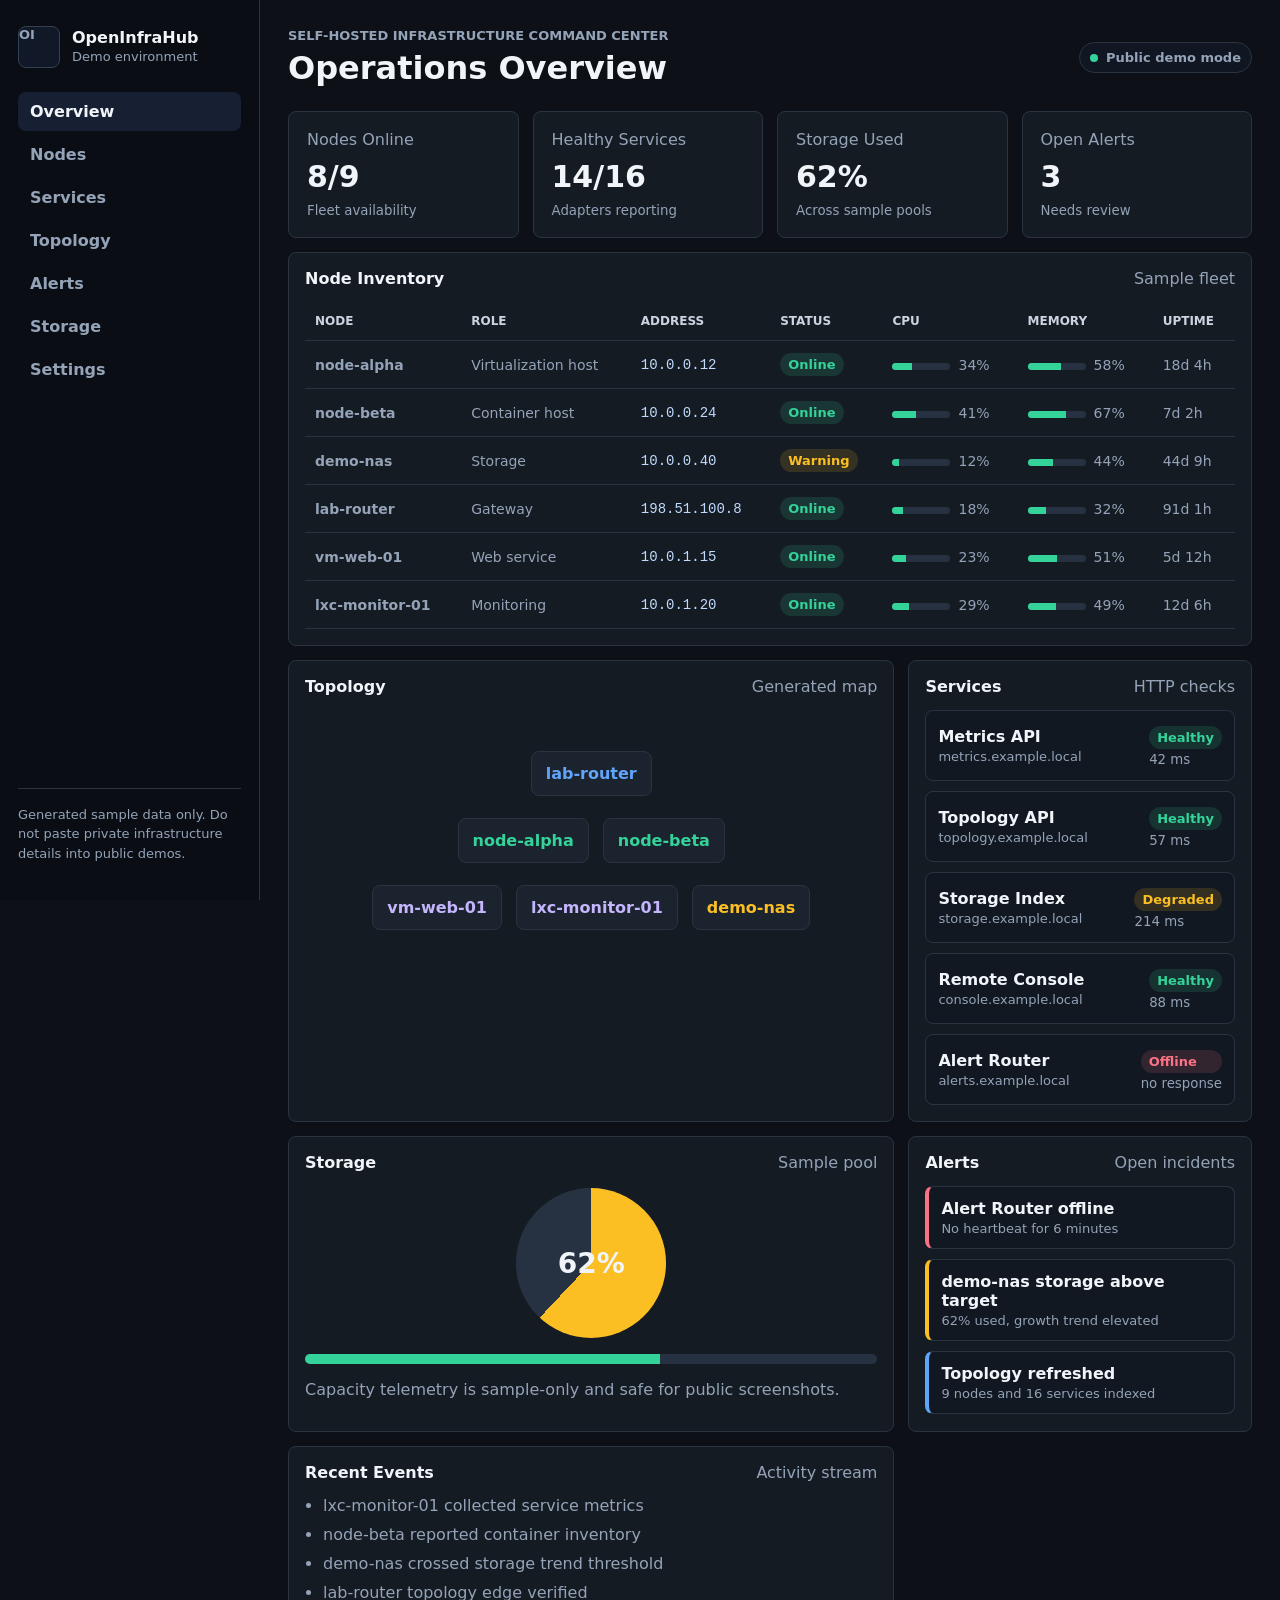
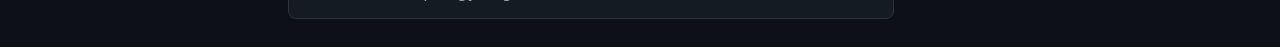
==== demo/index.html @ 49265cfc "Add public static demo mode" ====
<!doctype html>
<html lang="en">
  <head>
    <meta charset="utf-8">
    <meta name="viewport" content="width=device-width, initial-scale=1">
    <title>OpenInfraHub Demo</title>
    <link rel="stylesheet" href="./styles.css">
  </head>
  <body>
    <aside class="sidebar" aria-label="Primary">
      <div class="brand">
        <span class="brand-mark">OI</span>
        <div>
          <strong>OpenInfraHub</strong>
          <span>Demo environment</span>
        </div>
      </div>
      <nav>
        <a class="active" href="#overview">Overview</a>
        <a href="#nodes">Nodes</a>
        <a href="#services">Services</a>
        <a href="#topology">Topology</a>
        <a href="#alerts">Alerts</a>
        <a href="#storage">Storage</a>
        <a href="#settings">Settings</a>
      </nav>
      <p class="notice">Generated sample data only. Do not paste private infrastructure details into public demos.</p>
    </aside>

    <main class="app">
      <header class="topbar">
        <div>
          <p class="eyebrow">Self-hosted infrastructure command center</p>
          <h1>Operations Overview</h1>
        </div>
        <div class="status-pill">
          <span></span>
          Public demo mode
        </div>
      </header>

      <section class="summary-grid" aria-label="Fleet summary">
        <article>
          <span>Nodes Online</span>
          <strong id="nodes-online">--</strong>
          <small>Fleet availability</small>
        </article>
        <article>
          <span>Healthy Services</span>
          <strong id="services-healthy">--</strong>
          <small>Adapters reporting</small>
        </article>
        <article>
          <span>Storage Used</span>
          <strong id="storage-used">--</strong>
          <small>Across sample pools</small>
        </article>
        <article>
          <span>Open Alerts</span>
          <strong id="open-alerts">--</strong>
          <small>Needs review</small>
        </article>
      </section>

      <section class="layout">
        <article class="panel wide" id="nodes">
          <div class="panel-header">
            <h2>Node Inventory</h2>
            <span>Sample fleet</span>
          </div>
          <div class="table-wrap">
            <table>
              <thead>
                <tr>
                  <th>Node</th>
                  <th>Role</th>
                  <th>Address</th>
                  <th>Status</th>
                  <th>CPU</th>
                  <th>Memory</th>
                  <th>Uptime</th>
                </tr>
              </thead>
              <tbody id="node-table"></tbody>
            </table>
          </div>
        </article>

        <article class="panel" id="topology">
          <div class="panel-header">
            <h2>Topology</h2>
            <span>Generated map</span>
          </div>
          <div class="topology-map">
            <div class="topology-node gateway">lab-router</div>
            <div class="topology-row">
              <div class="topology-node host">node-alpha</div>
              <div class="topology-node host">node-beta</div>
            </div>
            <div class="topology-row">
              <div class="topology-node service">vm-web-01</div>
              <div class="topology-node service">lxc-monitor-01</div>
              <div class="topology-node storage">demo-nas</div>
            </div>
          </div>
        </article>

        <article class="panel" id="services">
          <div class="panel-header">
            <h2>Services</h2>
            <span>HTTP checks</span>
          </div>
          <div id="services-list" class="list"></div>
        </article>

        <article class="panel" id="storage">
          <div class="panel-header">
            <h2>Storage</h2>
            <span>Sample pool</span>
          </div>
          <div class="storage-ring" aria-label="Storage usage">
            <span id="storage-ring-value">--</span>
          </div>
          <div class="meter"><span id="storage-meter"></span></div>
          <p class="muted">Capacity telemetry is sample-only and safe for public screenshots.</p>
        </article>

        <article class="panel" id="alerts">
          <div class="panel-header">
            <h2>Alerts</h2>
            <span>Open incidents</span>
          </div>
          <div id="alerts-list" class="list"></div>
        </article>

        <article class="panel">
          <div class="panel-header">
            <h2>Recent Events</h2>
            <span>Activity stream</span>
          </div>
          <ul id="events-list" class="events"></ul>
        </article>
      </section>
    </main>

    <script src="./script.js"></script>
  </body>
</html>
---- demo/styles.css ----
:root {
  color-scheme: dark;
  --bg: #0d1117;
  --panel: #151b23;
  --panel-2: #1b232e;
  --line: #2a3441;
  --text: #f1f5f9;
  --muted: #94a3b8;
  --good: #34d399;
  --warn: #fbbf24;
  --bad: #fb7185;
  --info: #60a5fa;
}

* {
  box-sizing: border-box;
}

body {
  margin: 0;
  min-height: 100vh;
  background: var(--bg);
  color: var(--text);
  font-family: Inter, ui-sans-serif, system-ui, -apple-system, BlinkMacSystemFont, "Segoe UI", sans-serif;
  letter-spacing: 0;
}

.sidebar {
  position: fixed;
  inset: 0 auto 0 0;
  width: 260px;
  padding: 24px 18px;
  background: #0a0e14;
  border-right: 1px solid var(--line);
  display: flex;
  flex-direction: column;
  gap: 24px;
}

.brand {
  display: flex;
  align-items: center;
  gap: 12px;
}

.brand-mark {
  width: 42px;
  height: 42px;
  display: grid;
  place-items: center;
  border: 1px solid #334155;
  background: #111827;
  border-radius: 8px;
  font-weight: 800;
  color: var(--good);
}

.brand strong,
.brand span {
  display: block;
}

.brand span {
  color: var(--muted);
  font-size: 13px;
  margin-top: 2px;
}

nav {
  display: grid;
  gap: 4px;
}

nav a {
  color: var(--muted);
  text-decoration: none;
  padding: 10px 12px;
  border-radius: 8px;
  font-weight: 650;
}

nav a.active,
nav a:hover {
  background: #172033;
  color: var(--text);
}

.notice {
  margin-top: auto;
  color: var(--muted);
  font-size: 13px;
  line-height: 1.5;
  border-top: 1px solid var(--line);
  padding-top: 16px;
}

.app {
  margin-left: 260px;
  padding: 28px;
}

.topbar {
  display: flex;
  align-items: center;
  justify-content: space-between;
  gap: 20px;
  margin-bottom: 24px;
}

.eyebrow {
  color: var(--muted);
  margin: 0 0 6px;
  font-size: 13px;
  text-transform: uppercase;
  font-weight: 800;
}

h1,
h2,
p {
  margin-top: 0;
}

h1 {
  margin-bottom: 0;
  font-size: 32px;
}

h2 {
  margin-bottom: 0;
  font-size: 16px;
}

.status-pill,
.badge {
  display: inline-flex;
  align-items: center;
  gap: 8px;
  border-radius: 999px;
  border: 1px solid var(--line);
  padding: 7px 10px;
  color: var(--muted);
  background: #101722;
  font-size: 13px;
  font-weight: 700;
  white-space: nowrap;
}

.status-pill span {
  width: 8px;
  height: 8px;
  border-radius: 999px;
  background: var(--good);
}

.summary-grid {
  display: grid;
  grid-template-columns: repeat(4, minmax(0, 1fr));
  gap: 14px;
  margin-bottom: 14px;
}

.summary-grid article,
.panel {
  background: var(--panel);
  border: 1px solid var(--line);
  border-radius: 8px;
}

.summary-grid article {
  padding: 18px;
}

.summary-grid span,
.summary-grid small {
  color: var(--muted);
}

.summary-grid strong {
  display: block;
  margin: 10px 0 6px;
  font-size: 30px;
}

.layout {
  display: grid;
  grid-template-columns: minmax(0, 1.5fr) minmax(320px, 0.85fr);
  gap: 14px;
}

.panel {
  padding: 16px;
}

.panel.wide {
  grid-column: 1 / -1;
}

.panel-header {
  display: flex;
  align-items: center;
  justify-content: space-between;
  gap: 12px;
  margin-bottom: 14px;
}

.panel-header span,
.muted,
td,
small {
  color: var(--muted);
}

.table-wrap {
  overflow-x: auto;
}

table {
  width: 100%;
  border-collapse: collapse;
  min-width: 780px;
}

th,
td {
  border-bottom: 1px solid var(--line);
  padding: 12px 10px;
  text-align: left;
  font-size: 14px;
}

th {
  color: #cbd5e1;
  font-size: 12px;
  text-transform: uppercase;
}

code {
  color: #bfdbfe;
}

.badge {
  padding: 4px 8px;
  border: none;
  text-transform: capitalize;
}

.badge.good {
  background: rgba(52, 211, 153, 0.14);
  color: var(--good);
}

.badge.warn {
  background: rgba(251, 191, 36, 0.14);
  color: var(--warn);
}

.badge.bad {
  background: rgba(251, 113, 133, 0.14);
  color: var(--bad);
}

.badge.info {
  background: rgba(96, 165, 250, 0.14);
  color: var(--info);
}

.mini-meter,
.meter {
  display: inline-block;
  width: 58px;
  height: 7px;
  margin-right: 8px;
  border-radius: 999px;
  overflow: hidden;
  background: #263241;
}

.mini-meter span,
.meter span {
  display: block;
  height: 100%;
  background: var(--good);
}

.topology-map {
  display: grid;
  gap: 22px;
  min-height: 260px;
  align-content: center;
  position: relative;
}

.topology-row {
  display: flex;
  gap: 14px;
  justify-content: center;
  flex-wrap: wrap;
}

.topology-node {
  min-width: 118px;
  text-align: center;
  padding: 12px 14px;
  border-radius: 8px;
  background: var(--panel-2);
  border: 1px solid var(--line);
  font-weight: 800;
}

.topology-node.gateway {
  justify-self: center;
  color: var(--info);
}

.topology-node.host {
  color: var(--good);
}

.topology-node.service {
  color: #c4b5fd;
}

.topology-node.storage {
  color: var(--warn);
}

.list {
  display: grid;
  gap: 10px;
}

.list-row,
.alert-row {
  display: flex;
  align-items: center;
  justify-content: space-between;
  gap: 12px;
  padding: 12px;
  border-radius: 8px;
  background: #111821;
  border: 1px solid var(--line);
}

.list-row strong,
.list-row span,
.alert-row strong,
.alert-row span {
  display: block;
}

.list-row span,
.alert-row span {
  color: var(--muted);
  font-size: 13px;
  margin-top: 3px;
}

.alert-row {
  display: block;
  border-left-width: 4px;
}

.alert-row.bad {
  border-left-color: var(--bad);
}

.alert-row.warn {
  border-left-color: var(--warn);
}

.alert-row.info {
  border-left-color: var(--info);
}

.storage-ring {
  width: 150px;
  height: 150px;
  margin: 16px auto;
  display: grid;
  place-items: center;
  border-radius: 50%;
  background: conic-gradient(var(--warn) 62%, #263241 0);
  color: var(--text);
  font-size: 28px;
  font-weight: 900;
}

.storage-ring::before {
  content: "";
  position: absolute;
}

.meter {
  width: 100%;
  height: 10px;
  margin: 0 0 12px;
}

.events {
  margin: 0;
  padding-left: 18px;
  color: var(--muted);
  display: grid;
  gap: 10px;
}

@media (max-width: 900px) {
  .sidebar {
    position: static;
    width: auto;
    border-right: 0;
    border-bottom: 1px solid var(--line);
  }

  nav {
    grid-template-columns: repeat(2, minmax(0, 1fr));
  }

  .app {
    margin-left: 0;
    padding: 18px;
  }

  .topbar,
  .list-row {
    align-items: flex-start;
    flex-direction: column;
  }

  .summary-grid,
  .layout {
    grid-template-columns: 1fr;
  }
}
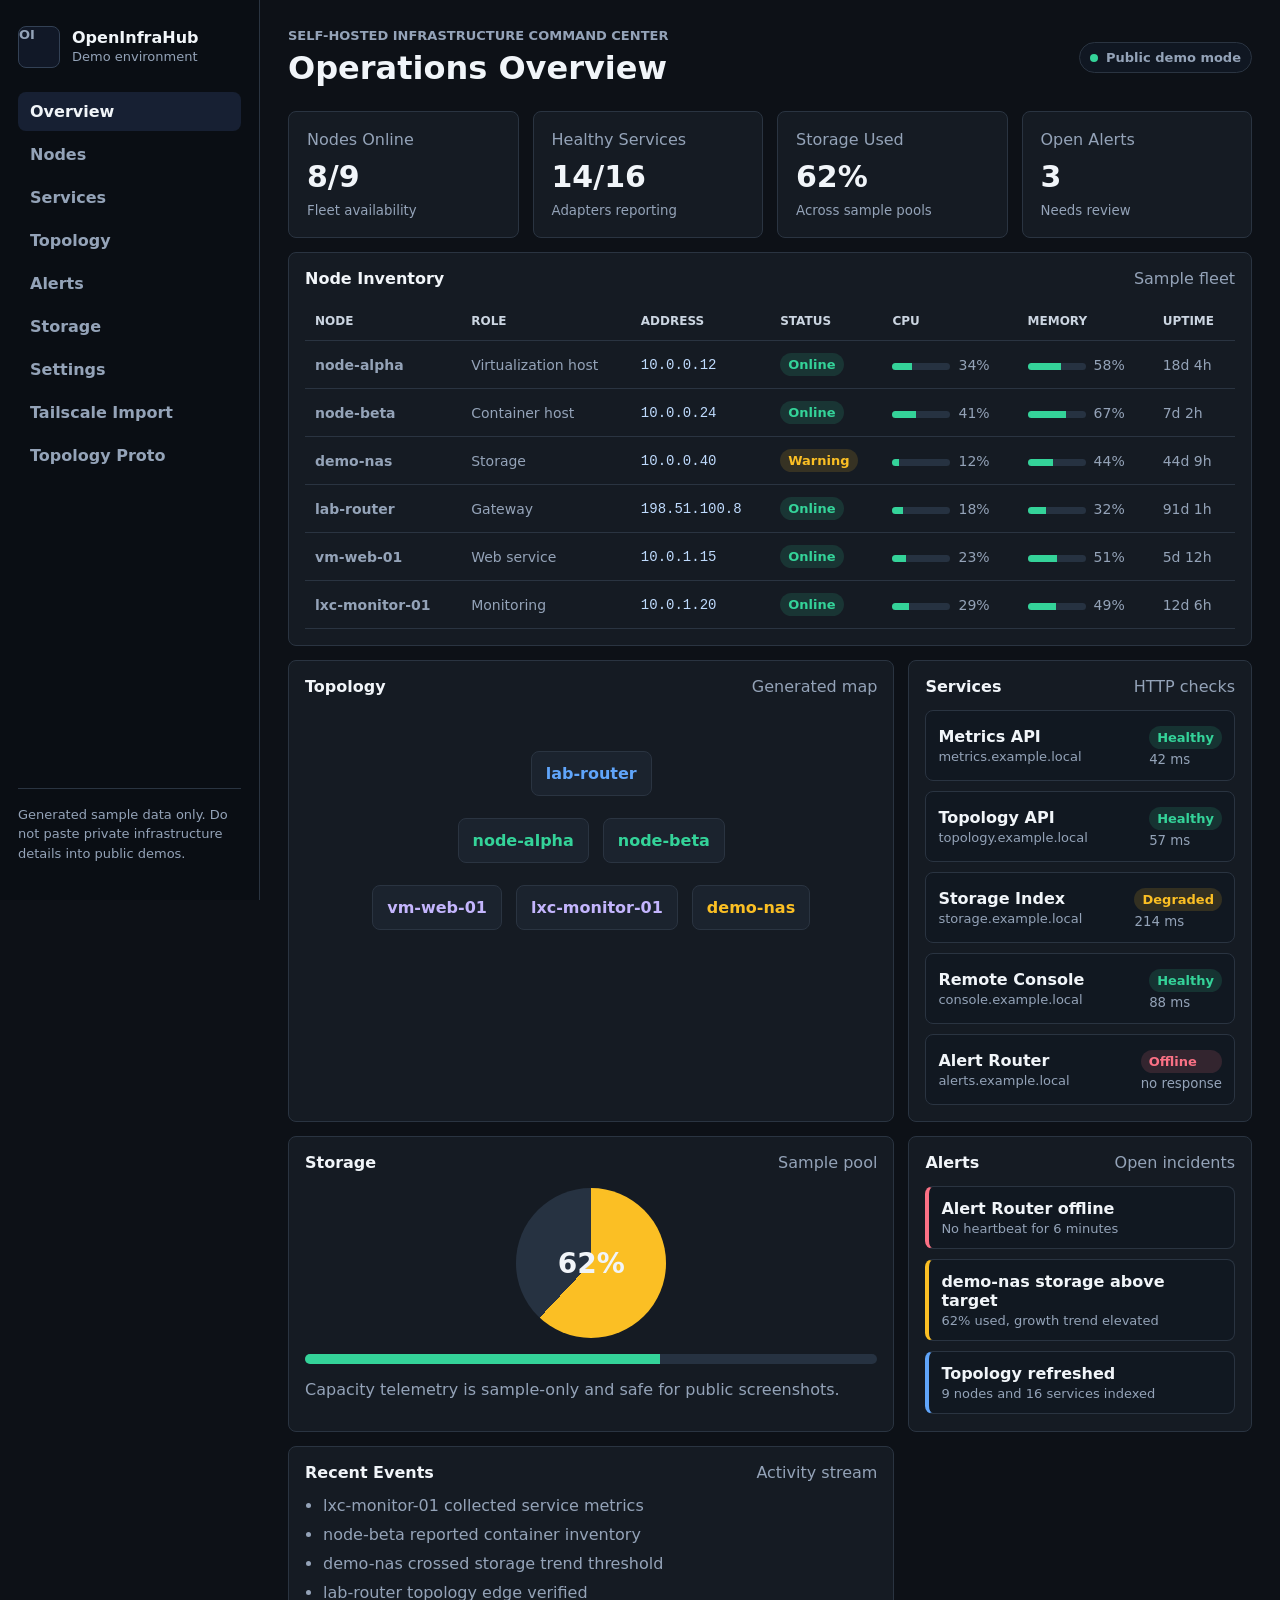
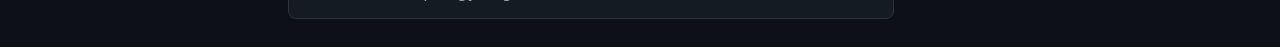
==== commit 6b120e6b: "Add quick public roadmap artifacts" ====
--- a/demo/index.html
+++ b/demo/index.html
@@ -23,6 +23,8 @@
         <a href="#alerts">Alerts</a>
         <a href="#storage">Storage</a>
         <a href="#settings">Settings</a>
+        <a href="./tailscale.html">Tailscale Import</a>
+        <a href="./topology.html">Topology Proto</a>
       </nav>
       <p class="notice">Generated sample data only. Do not paste private infrastructure details into public demos.</p>
     </aside>
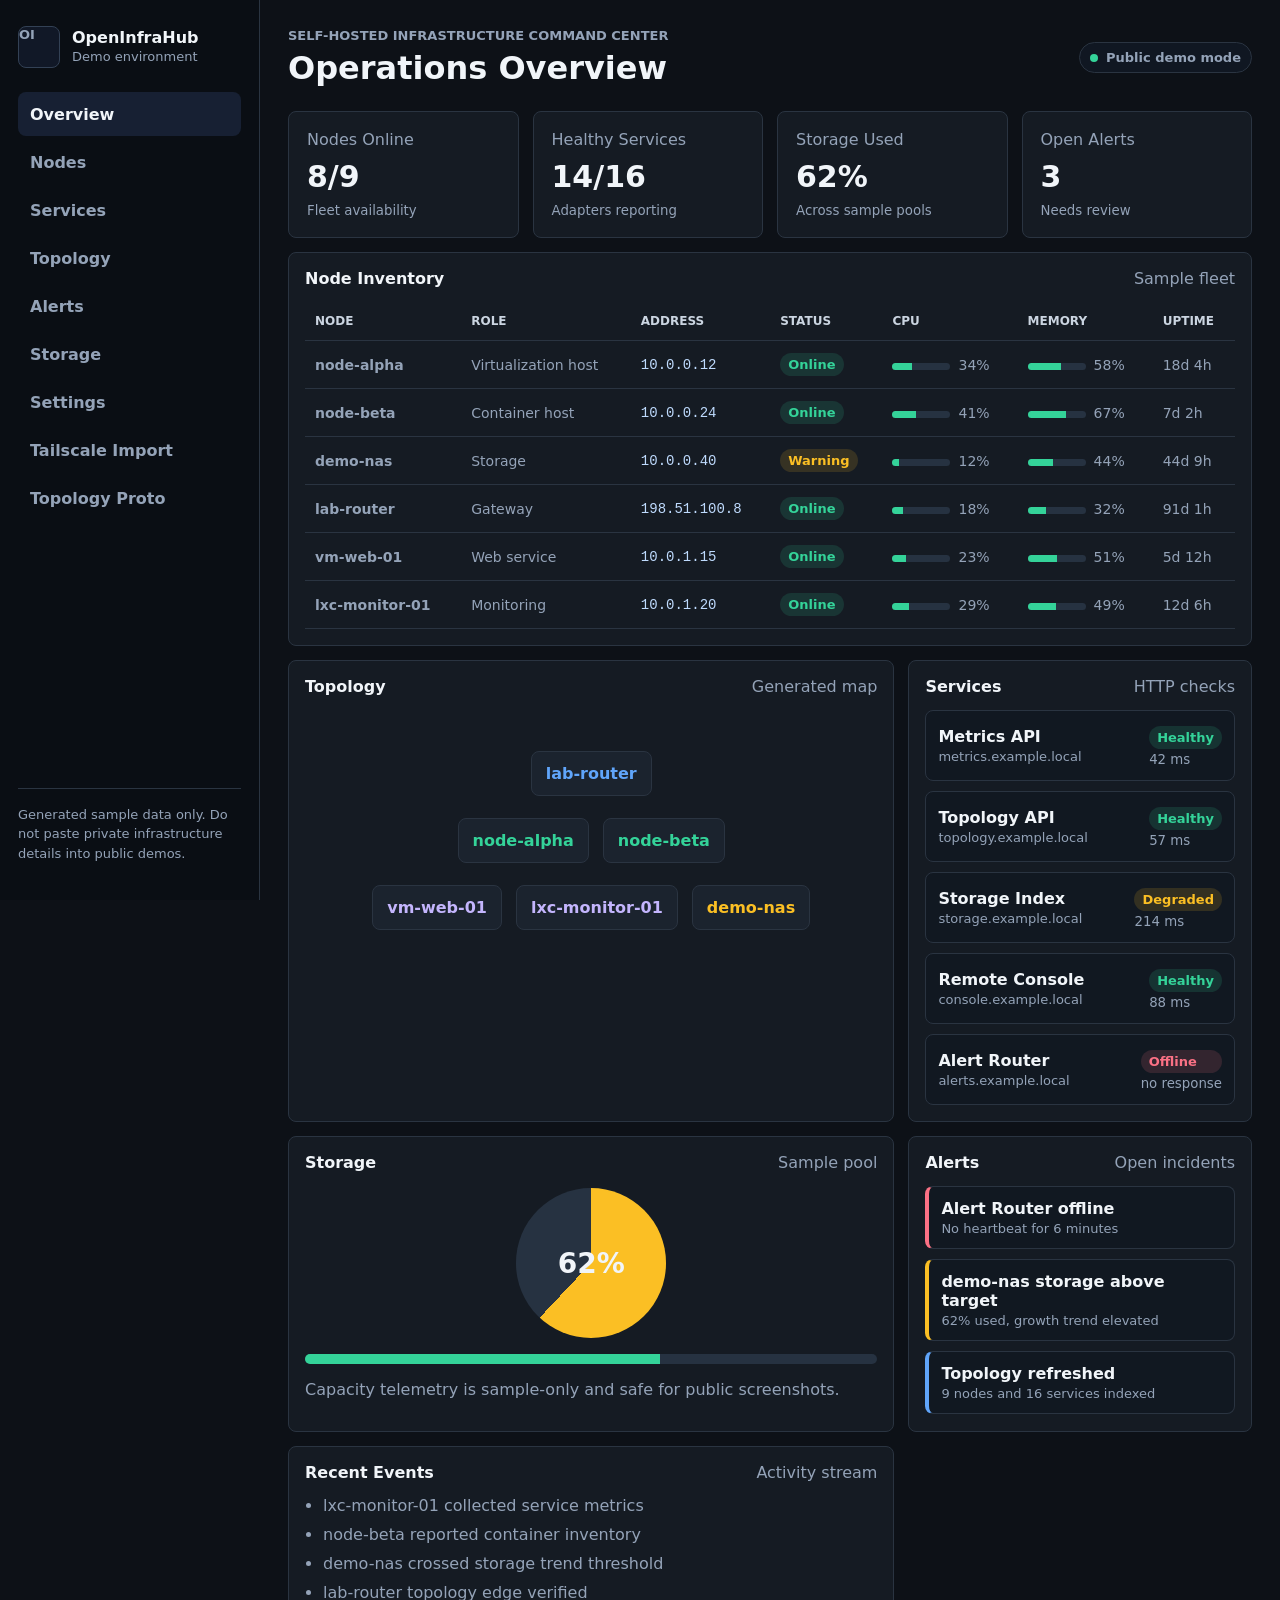
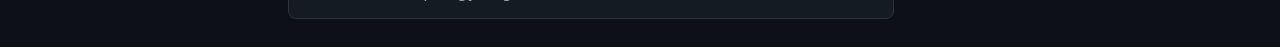
==== commit 9ba0acd2: "Add Proxmox PoC and accessibility pass" ====
--- a/demo/index.html
+++ b/demo/index.html
@@ -7,6 +7,7 @@
     <link rel="stylesheet" href="./styles.css">
   </head>
   <body>
+    <a href="#overview" class="notice" style="position:absolute;left:-9999px;top:auto;width:1px;height:1px;overflow:hidden;">Skip to content</a>
     <aside class="sidebar" aria-label="Primary">
       <div class="brand">
         <span class="brand-mark">OI</span>
@@ -15,7 +16,7 @@
           <span>Demo environment</span>
         </div>
       </div>
-      <nav>
+      <nav aria-label="Demo sections">
         <a class="active" href="#overview">Overview</a>
         <a href="#nodes">Nodes</a>
         <a href="#services">Services</a>
@@ -41,7 +42,7 @@
         </div>
       </header>
 
-      <section class="summary-grid" aria-label="Fleet summary">
+      <section class="summary-grid" aria-label="Fleet summary" id="overview">
         <article>
           <span>Nodes Online</span>
           <strong id="nodes-online">--</strong>
--- a/demo/styles.css
+++ b/demo/styles.css
@@ -25,6 +25,19 @@
   letter-spacing: 0;
 }
 
+a,
+button,
+input {
+  font: inherit;
+}
+
+a:focus-visible,
+button:focus-visible,
+input:focus-visible {
+  outline: 2px solid var(--info);
+  outline-offset: 3px;
+}
+
 .sidebar {
   position: fixed;
   inset: 0 auto 0 0;
@@ -74,9 +87,12 @@
 nav a {
   color: var(--muted);
   text-decoration: none;
-  padding: 10px 12px;
+  padding: 12px 12px;
   border-radius: 8px;
   font-weight: 650;
+  min-height: 44px;
+  display: flex;
+  align-items: center;
 }
 
 nav a.active,
@@ -405,6 +421,20 @@
   gap: 10px;
 }
 
+button {
+  min-height: 44px;
+  padding: 10px 14px;
+  border-radius: 8px;
+  border: 1px solid var(--line);
+  background: #172033;
+  color: var(--text);
+  cursor: pointer;
+}
+
+button:hover {
+  background: #1d2840;
+}
+
 @media (max-width: 900px) {
   .sidebar {
     position: static;
